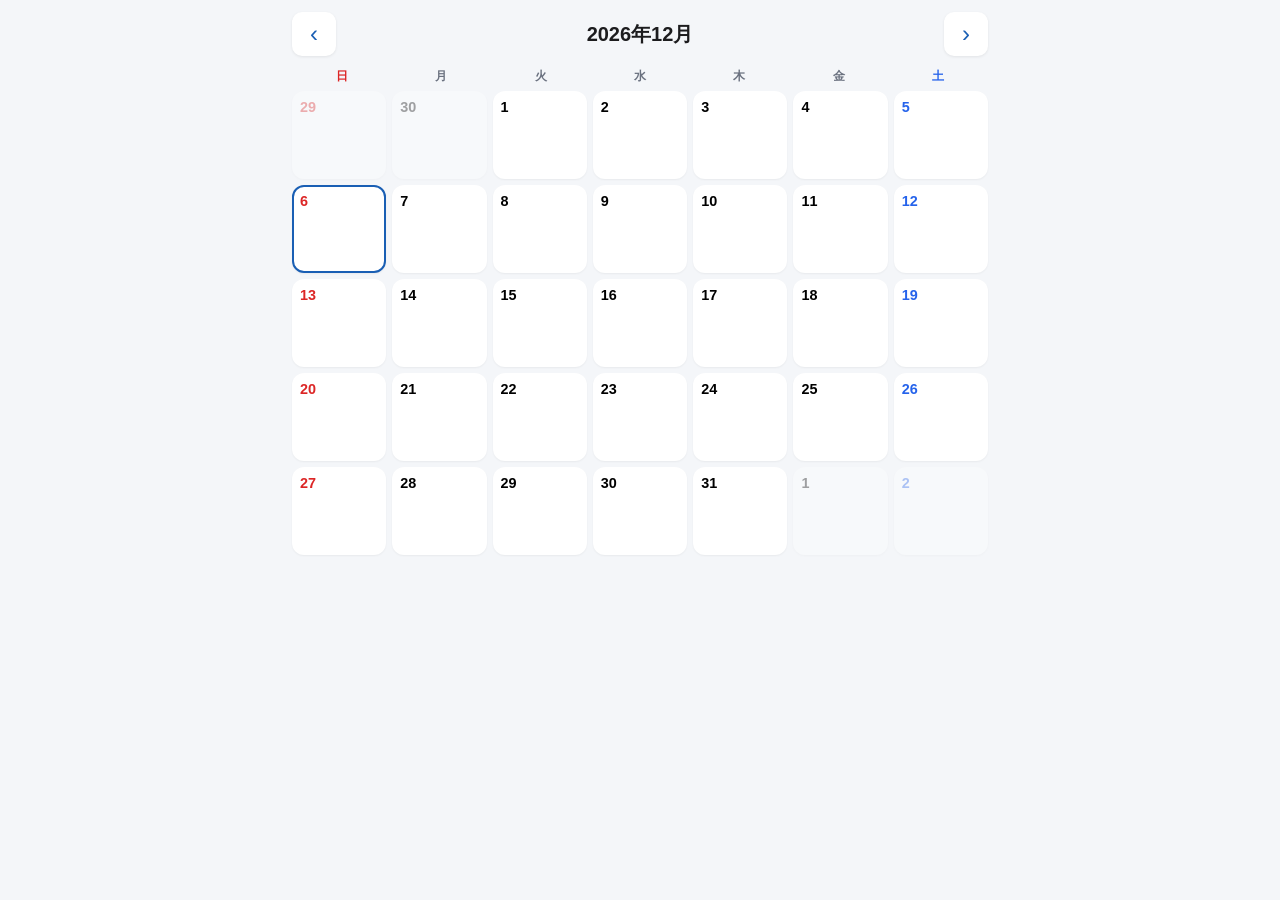
==== calendar/index.html @ 2aeb757c "Add simple schedule calendar PWA for iPad and browser Co-authored-by: tarosiba <tarosiba@users.norep" ====
<!DOCTYPE html>
<html lang="ja">
<head>
  <meta charset="UTF-8" />
  <meta name="viewport" content="width=device-width, initial-scale=1, viewport-fit=cover" />
  <meta name="apple-mobile-web-app-capable" content="yes" />
  <meta name="apple-mobile-web-app-status-bar-style" content="default" />
  <meta name="theme-color" content="#1a5fb4" />
  <title>予定カレンダー</title>
  <link rel="manifest" href="manifest.json" />
  <link rel="apple-touch-icon" href="icon.svg" />
  <link rel="stylesheet" href="styles.css" />
</head>
<body>
  <div class="app">
    <header class="header">
      <button type="button" class="nav-btn" id="prevMonth" aria-label="前の月">‹</button>
      <h1 class="month-title" id="monthTitle"></h1>
      <button type="button" class="nav-btn" id="nextMonth" aria-label="次の月">›</button>
    </header>

    <div class="weekdays" aria-hidden="true">
      <span>日</span><span>月</span><span>火</span><span>水</span><span>木</span><span>金</span><span>土</span>
    </div>

    <div class="grid" id="calendarGrid" role="grid" aria-label="月間カレンダー"></div>

    <section class="day-panel" id="dayPanel" hidden>
      <div class="day-panel-head">
        <h2 id="selectedDateLabel"></h2>
        <button type="button" class="text-btn" id="closePanel">閉じる</button>
      </div>
      <ul class="event-list" id="eventList"></ul>
      <form class="event-form" id="eventForm">
        <label class="field">
          <span>予定</span>
          <input type="text" id="eventTitle" placeholder="例：病院、会議" required maxlength="80" />
        </label>
        <label class="field">
          <span>色</span>
          <div class="color-row" id="colorPicker"></div>
        </label>
        <button type="submit" class="primary-btn">追加</button>
      </form>
    </section>
  </div>

  <script src="app.js"></script>
</body>
</html>
---- calendar/styles.css ----
:root {
  --bg: #f4f6f9;
  --surface: #ffffff;
  --text: #1c1c1e;
  --muted: #6b7280;
  --border: #e5e7eb;
  --accent: #1a5fb4;
  --sun: #dc2626;
  --sat: #2563eb;
  --radius: 12px;
  --safe-bottom: env(safe-area-inset-bottom, 0px);
}

* {
  box-sizing: border-box;
}

html, body {
  margin: 0;
  min-height: 100%;
  font-family: -apple-system, BlinkMacSystemFont, "Hiragino Sans", "Segoe UI", sans-serif;
  background: var(--bg);
  color: var(--text);
  -webkit-tap-highlight-color: transparent;
}

.app {
  max-width: 720px;
  margin: 0 auto;
  padding: 12px 12px calc(24px + var(--safe-bottom));
}

.header {
  display: flex;
  align-items: center;
  justify-content: space-between;
  gap: 8px;
  margin-bottom: 12px;
}

.month-title {
  font-size: 1.25rem;
  font-weight: 700;
  margin: 0;
  flex: 1;
  text-align: center;
}

.nav-btn {
  width: 44px;
  height: 44px;
  border: none;
  border-radius: 10px;
  background: var(--surface);
  font-size: 1.5rem;
  line-height: 1;
  color: var(--accent);
  box-shadow: 0 1px 3px rgba(0, 0, 0, 0.08);
  cursor: pointer;
}

.weekdays {
  display: grid;
  grid-template-columns: repeat(7, 1fr);
  text-align: center;
  font-size: 0.75rem;
  font-weight: 600;
  color: var(--muted);
  margin-bottom: 6px;
}

.weekdays span:first-child { color: var(--sun); }
.weekdays span:last-child { color: var(--sat); }

.grid {
  display: grid;
  grid-template-columns: repeat(7, 1fr);
  gap: 6px;
}

.day-cell {
  min-height: 72px;
  background: var(--surface);
  border: 2px solid transparent;
  border-radius: var(--radius);
  padding: 6px;
  text-align: left;
  cursor: pointer;
  box-shadow: 0 1px 2px rgba(0, 0, 0, 0.05);
  display: flex;
  flex-direction: column;
  gap: 4px;
}

.day-cell.other-month {
  opacity: 0.35;
}

.day-cell.today {
  border-color: var(--accent);
}

.day-cell.selected {
  background: #e8f0fe;
  border-color: var(--accent);
}

.day-num {
  font-size: 0.9rem;
  font-weight: 600;
  line-height: 1.2;
}

.day-cell:nth-child(7n+1) .day-num { color: var(--sun); }
.day-cell:nth-child(7n) .day-num { color: var(--sat); }

.dots {
  display: flex;
  flex-wrap: wrap;
  gap: 3px;
  margin-top: auto;
}

.dot {
  width: 8px;
  height: 8px;
  border-radius: 50%;
  flex-shrink: 0;
}

.day-panel {
  margin-top: 16px;
  background: var(--surface);
  border-radius: var(--radius);
  padding: 16px;
  box-shadow: 0 4px 16px rgba(0, 0, 0, 0.08);
}

.day-panel-head {
  display: flex;
  align-items: center;
  justify-content: space-between;
  margin-bottom: 12px;
}

.day-panel-head h2 {
  margin: 0;
  font-size: 1.1rem;
}

.text-btn {
  border: none;
  background: none;
  color: var(--accent);
  font-size: 0.95rem;
  padding: 8px;
  cursor: pointer;
}

.event-list {
  list-style: none;
  margin: 0 0 16px;
  padding: 0;
}

.event-item {
  display: flex;
  align-items: center;
  gap: 10px;
  padding: 10px 0;
  border-bottom: 1px solid var(--border);
}

.event-item:last-child {
  border-bottom: none;
}

.event-swatch {
  width: 12px;
  height: 32px;
  border-radius: 4px;
  flex-shrink: 0;
}

.event-title {
  flex: 1;
  font-size: 1rem;
}

.delete-btn {
  border: none;
  background: #fee2e2;
  color: #b91c1c;
  font-size: 0.8rem;
  padding: 8px 12px;
  border-radius: 8px;
  cursor: pointer;
}

.empty-msg {
  color: var(--muted);
  font-size: 0.9rem;
  margin: 0 0 12px;
}

.event-form .field {
  display: block;
  margin-bottom: 12px;
}

.event-form .field > span {
  display: block;
  font-size: 0.85rem;
  color: var(--muted);
  margin-bottom: 6px;
}

.event-form input[type="text"] {
  width: 100%;
  font-size: 1rem;
  padding: 12px;
  border: 1px solid var(--border);
  border-radius: 10px;
}

.color-row {
  display: flex;
  flex-wrap: wrap;
  gap: 10px;
}

.color-btn {
  width: 40px;
  height: 40px;
  border-radius: 50%;
  border: 3px solid transparent;
  cursor: pointer;
  padding: 0;
}

.color-btn.selected {
  border-color: var(--text);
  transform: scale(1.08);
}

.primary-btn {
  width: 100%;
  padding: 14px;
  font-size: 1rem;
  font-weight: 600;
  border: none;
  border-radius: 10px;
  background: var(--accent);
  color: #fff;
  cursor: pointer;
}

@media (min-width: 600px) {
  .day-cell {
    min-height: 88px;
  }
}
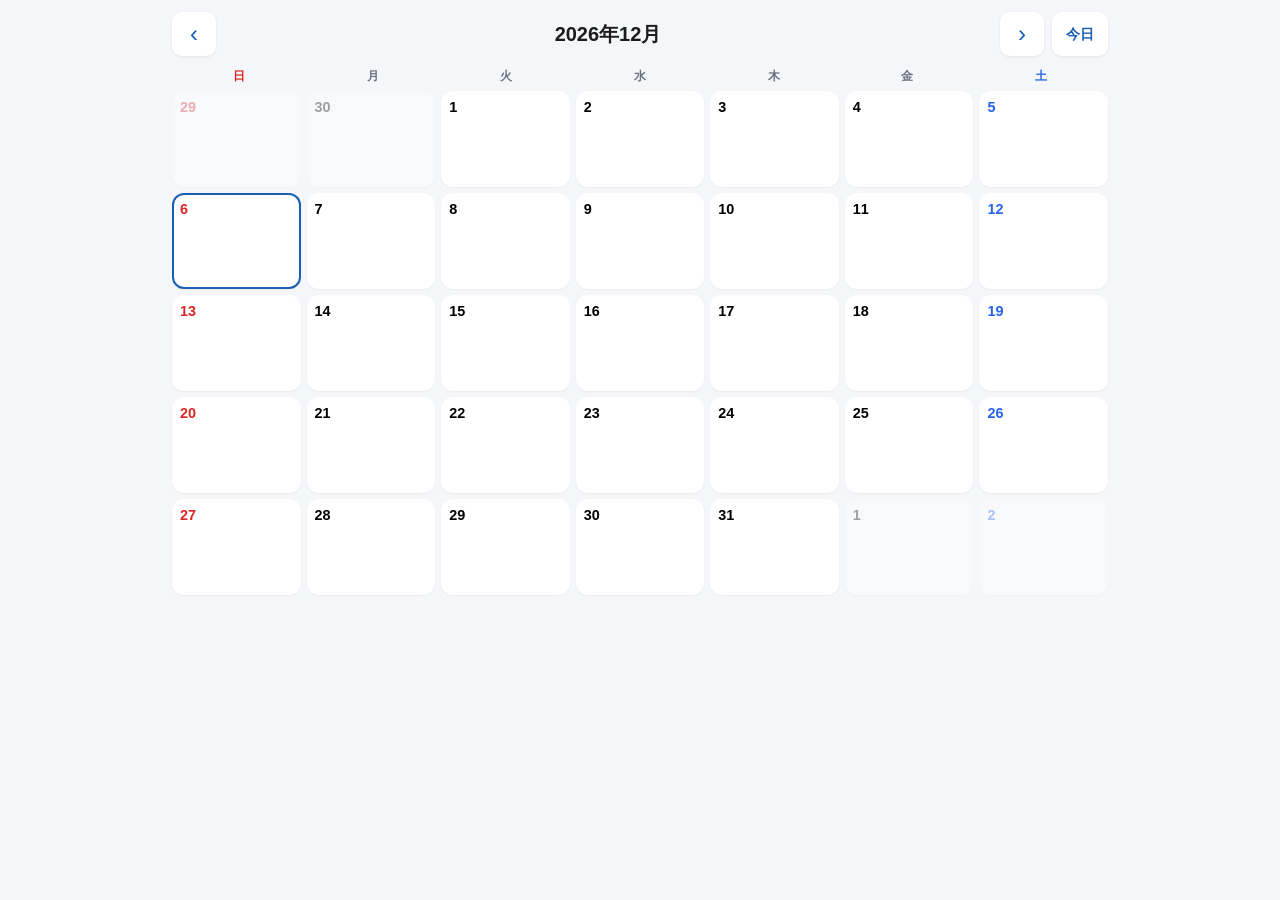
==== commit c4499f83: "Add schedule calendar web app with iPad PWA support Create a monthly calendar in calendar/ for recor" ====
--- a/calendar/index.html
+++ b/calendar/index.html
@@ -5,6 +5,7 @@
   <meta name="viewport" content="width=device-width, initial-scale=1, viewport-fit=cover" />
   <meta name="apple-mobile-web-app-capable" content="yes" />
   <meta name="apple-mobile-web-app-status-bar-style" content="default" />
+  <meta name="apple-mobile-web-app-title" content="予定" />
   <meta name="theme-color" content="#1a5fb4" />
   <title>予定カレンダー</title>
   <link rel="manifest" href="manifest.json" />
@@ -17,32 +18,42 @@
       <button type="button" class="nav-btn" id="prevMonth" aria-label="前の月">‹</button>
       <h1 class="month-title" id="monthTitle"></h1>
       <button type="button" class="nav-btn" id="nextMonth" aria-label="次の月">›</button>
+      <button type="button" class="today-btn" id="todayBtn">今日</button>
     </header>
 
-    <div class="weekdays" aria-hidden="true">
-      <span>日</span><span>月</span><span>火</span><span>水</span><span>木</span><span>金</span><span>土</span>
+    <div class="layout">
+      <div class="calendar-pane">
+        <div class="weekdays" aria-hidden="true">
+          <span>日</span><span>月</span><span>火</span><span>水</span><span>木</span><span>金</span><span>土</span>
+        </div>
+        <div class="grid" id="calendarGrid" role="grid" aria-label="月間カレンダー"></div>
+      </div>
+
+      <section class="day-panel" id="dayPanel" hidden>
+        <div class="day-panel-head">
+          <h2 id="selectedDateLabel"></h2>
+          <button type="button" class="text-btn" id="closePanel">閉じる</button>
+        </div>
+        <ul class="event-list" id="eventList"></ul>
+        <form class="event-form" id="eventForm">
+          <label class="field">
+            <span>予定</span>
+            <input type="text" id="eventTitle" placeholder="例：病院、会議" required maxlength="80" autocomplete="off" />
+          </label>
+          <label class="field">
+            <span>時刻（任意）</span>
+            <input type="time" id="eventTime" />
+          </label>
+          <label class="field">
+            <span>色</span>
+            <div class="color-row" id="colorPicker"></div>
+          </label>
+          <button type="submit" class="primary-btn">追加</button>
+        </form>
+      </section>
     </div>
 
-    <div class="grid" id="calendarGrid" role="grid" aria-label="月間カレンダー"></div>
-
-    <section class="day-panel" id="dayPanel" hidden>
-      <div class="day-panel-head">
-        <h2 id="selectedDateLabel"></h2>
-        <button type="button" class="text-btn" id="closePanel">閉じる</button>
-      </div>
-      <ul class="event-list" id="eventList"></ul>
-      <form class="event-form" id="eventForm">
-        <label class="field">
-          <span>予定</span>
-          <input type="text" id="eventTitle" placeholder="例：病院、会議" required maxlength="80" />
-        </label>
-        <label class="field">
-          <span>色</span>
-          <div class="color-row" id="colorPicker"></div>
-        </label>
-        <button type="submit" class="primary-btn">追加</button>
-      </form>
-    </section>
+    <p class="hint" id="hintMsg">日付をタップして予定を追加できます</p>
   </div>
 
   <script src="app.js"></script>
--- a/calendar/styles.css
+++ b/calendar/styles.css
@@ -8,6 +8,7 @@
   --sun: #dc2626;
   --sat: #2563eb;
   --radius: 12px;
+  --safe-top: env(safe-area-inset-top, 0px);
   --safe-bottom: env(safe-area-inset-bottom, 0px);
 }
 
@@ -22,12 +23,13 @@
   background: var(--bg);
   color: var(--text);
   -webkit-tap-highlight-color: transparent;
+  touch-action: manipulation;
 }
 
 .app {
-  max-width: 720px;
+  max-width: 960px;
   margin: 0 auto;
-  padding: 12px 12px calc(24px + var(--safe-bottom));
+  padding: calc(12px + var(--safe-top)) 12px calc(24px + var(--safe-bottom));
 }
 
 .header {
@@ -36,6 +38,7 @@
   justify-content: space-between;
   gap: 8px;
   margin-bottom: 12px;
+  flex-wrap: wrap;
 }
 
 .month-title {
@@ -44,19 +47,37 @@
   margin: 0;
   flex: 1;
   text-align: center;
-}
-
-.nav-btn {
-  width: 44px;
-  height: 44px;
+  min-width: 140px;
+}
+
+.nav-btn,
+.today-btn {
+  min-width: 44px;
+  min-height: 44px;
   border: none;
   border-radius: 10px;
   background: var(--surface);
+  color: var(--accent);
+  box-shadow: 0 1px 3px rgba(0, 0, 0, 0.08);
+  cursor: pointer;
+}
+
+.nav-btn {
+  width: 44px;
   font-size: 1.5rem;
   line-height: 1;
-  color: var(--accent);
-  box-shadow: 0 1px 3px rgba(0, 0, 0, 0.08);
-  cursor: pointer;
+}
+
+.today-btn {
+  padding: 0 14px;
+  font-size: 0.9rem;
+  font-weight: 600;
+}
+
+.layout {
+  display: flex;
+  flex-direction: column;
+  gap: 16px;
 }
 
 .weekdays {
@@ -129,7 +150,6 @@
 }
 
 .day-panel {
-  margin-top: 16px;
   background: var(--surface);
   border-radius: var(--radius);
   padding: 16px;
@@ -154,6 +174,7 @@
   color: var(--accent);
   font-size: 0.95rem;
   padding: 8px;
+  min-height: 44px;
   cursor: pointer;
 }
 
@@ -182,9 +203,22 @@
   flex-shrink: 0;
 }
 
+.event-body {
+  flex: 1;
+  min-width: 0;
+}
+
 .event-title {
-  flex: 1;
+  display: block;
   font-size: 1rem;
+  word-break: break-word;
+}
+
+.event-time {
+  display: block;
+  font-size: 0.8rem;
+  color: var(--muted);
+  margin-top: 2px;
 }
 
 .delete-btn {
@@ -193,8 +227,10 @@
   color: #b91c1c;
   font-size: 0.8rem;
   padding: 8px 12px;
+  min-height: 44px;
   border-radius: 8px;
   cursor: pointer;
+  flex-shrink: 0;
 }
 
 .empty-msg {
@@ -215,12 +251,15 @@
   margin-bottom: 6px;
 }
 
-.event-form input[type="text"] {
+.event-form input[type="text"],
+.event-form input[type="time"] {
   width: 100%;
-  font-size: 1rem;
+  font-size: 16px;
   padding: 12px;
   border: 1px solid var(--border);
   border-radius: 10px;
+  background: var(--surface);
+  color: var(--text);
 }
 
 .color-row {
@@ -230,8 +269,8 @@
 }
 
 .color-btn {
-  width: 40px;
-  height: 40px;
+  width: 44px;
+  height: 44px;
   border-radius: 50%;
   border: 3px solid transparent;
   cursor: pointer;
@@ -253,6 +292,18 @@
   background: var(--accent);
   color: #fff;
   cursor: pointer;
+  min-height: 48px;
+}
+
+.hint {
+  text-align: center;
+  color: var(--muted);
+  font-size: 0.9rem;
+  margin: 16px 0 0;
+}
+
+.hint[hidden] {
+  display: none;
 }
 
 @media (min-width: 600px) {
@@ -260,3 +311,34 @@
     min-height: 88px;
   }
 }
+
+@media (min-width: 768px) {
+  .layout {
+    flex-direction: row;
+    align-items: flex-start;
+  }
+
+  .calendar-pane {
+    flex: 1.2;
+    min-width: 0;
+  }
+
+  .day-panel {
+    flex: 1;
+    min-width: 280px;
+    position: sticky;
+    top: calc(12px + var(--safe-top));
+  }
+
+  .day-panel[hidden] {
+    display: none;
+  }
+
+  .day-cell {
+    min-height: 96px;
+  }
+
+  .hint {
+    display: none;
+  }
+}
